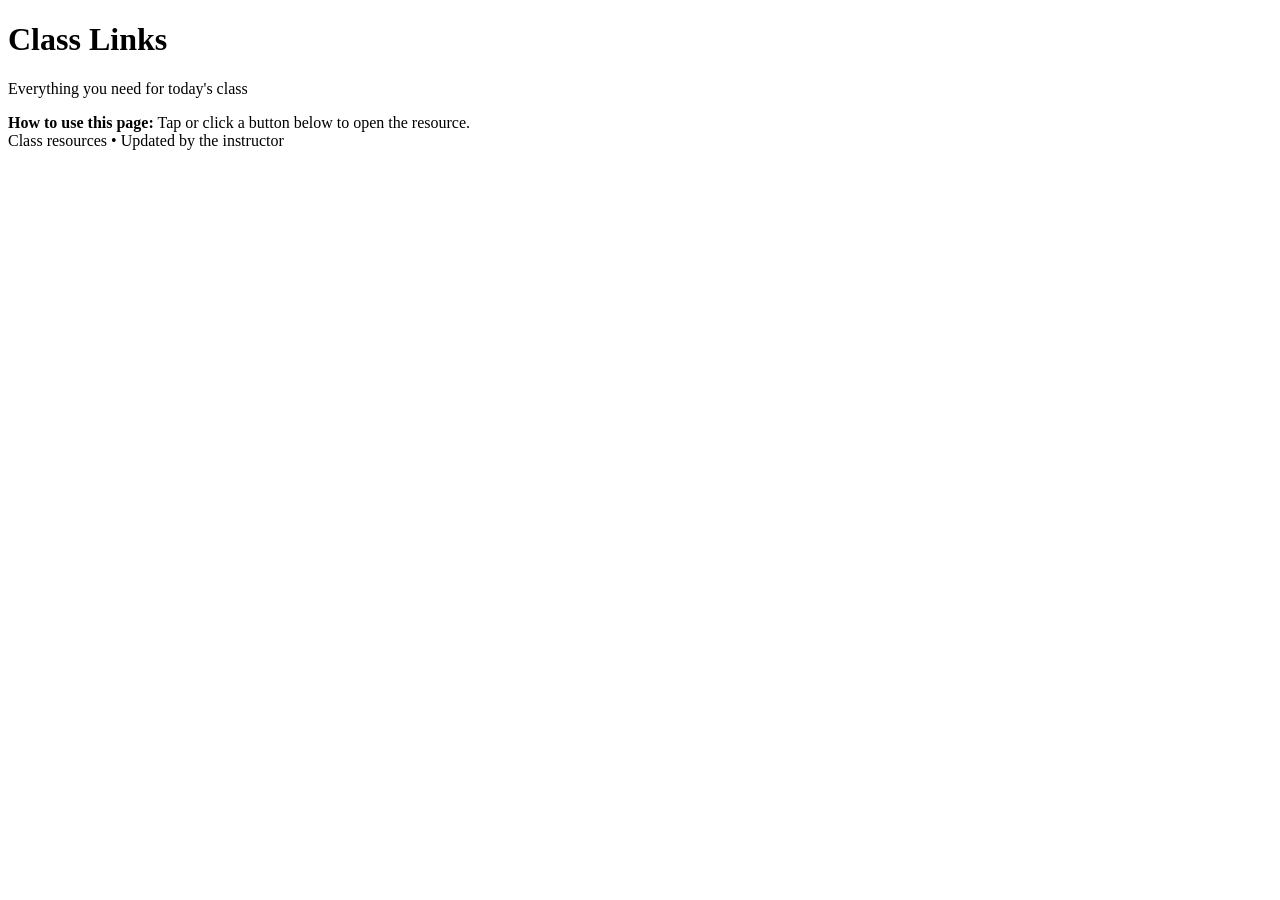
==== index.html @ f923594f "Add initial HTML structure for Class Links page" ====
<!DOCTYPE html>
<html lang="en">
<head>
    <meta charset="UTF-8">
    <meta name="viewport" content="width=device-width, initial-scale=1.0">

    <title>Class Links</title>

    <link rel="stylesheet" href="style.css">
</head>

<body>

    <header class="site-header">
        <div class="container">
            <h1>Class Links</h1>
            <p>Everything you need for today's class</p>
        </div>
    </header>

    <main class="container">

        <div class="instructions">
            <strong>How to use this page:</strong>
            <span>
                Tap or click a button below to open the resource.
            </span>
        </div>

        <div id="link-container"></div>

    </main>

    <footer>
        Class resources • Updated by the instructor
    </footer>

    <script src="script.js"></script>

</body>
</html>
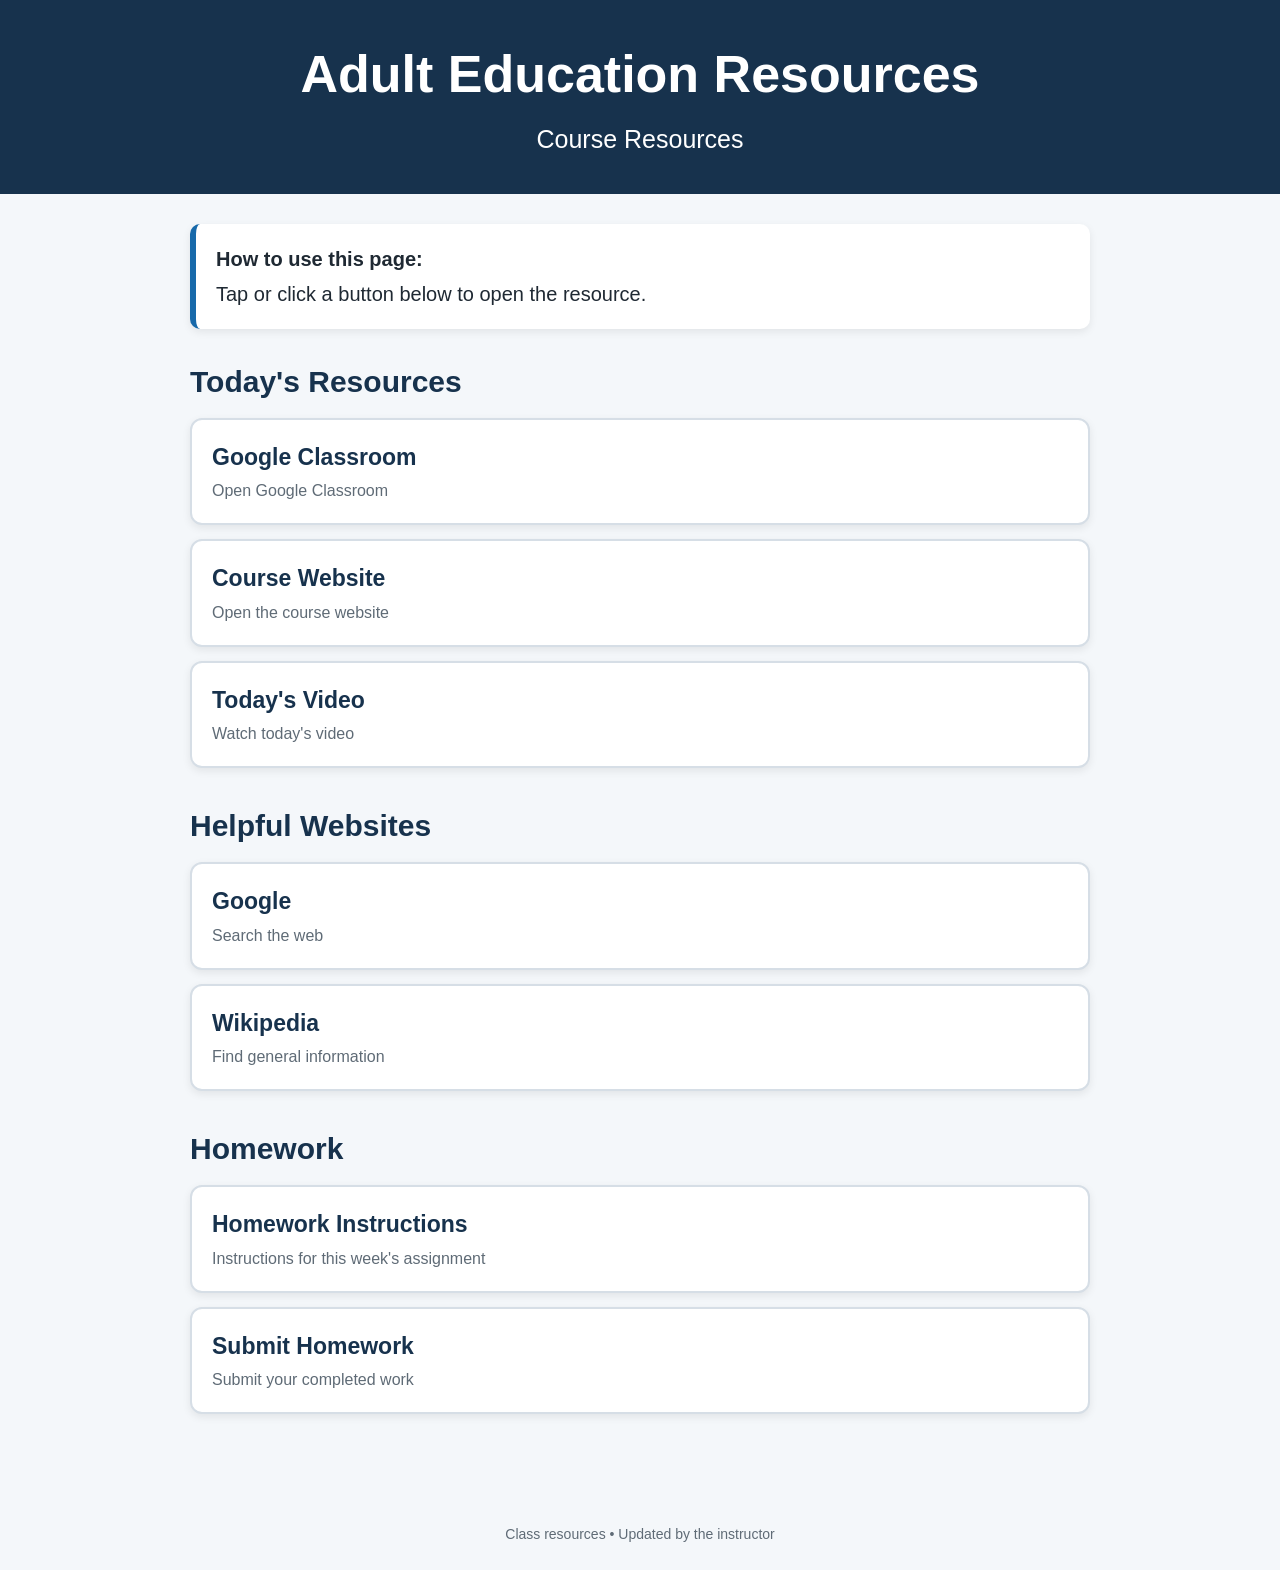
==== commit a502813b: "Update title and header content in index.html" ====
--- a/index.html
+++ b/index.html
@@ -4,7 +4,7 @@
     <meta charset="UTF-8">
     <meta name="viewport" content="width=device-width, initial-scale=1.0">
 
-    <title>Class Links</title>
+    <title>Adult Education Resources</title>
 
     <link rel="stylesheet" href="style.css">
 </head>
@@ -13,8 +13,8 @@
 
     <header class="site-header">
         <div class="container">
-            <h1>Class Links</h1>
-            <p>Everything you need for today's class</p>
+            <h1>Adult Education Resources</h1>
+            <p>Course Resources</p>
         </div>
     </header>
 
--- a/style.css
+++ b/style.css
@@ -0,0 +1,214 @@
+/* =========================
+   GENERAL
+   ========================= */
+
+:root {
+    --navy: #17324d;
+    --blue: #1769aa;
+    --light-blue: #eef7ff;
+    --background: #f4f7fa;
+    --white: #ffffff;
+    --text: #1f2933;
+    --muted: #5f6b76;
+    --border: #d6dee6;
+    --shadow: 0 3px 8px rgba(0, 0, 0, 0.08);
+}
+
+* {
+    box-sizing: border-box;
+}
+
+html {
+    scroll-behavior: smooth;
+}
+
+body {
+    margin: 0;
+    font-family: Arial, Helvetica, sans-serif;
+    background: var(--background);
+    color: var(--text);
+    line-height: 1.5;
+}
+
+.container {
+    width: min(900px, 92%);
+    margin: 0 auto;
+}
+
+
+/* =========================
+   HEADER
+   ========================= */
+
+.site-header {
+    background: var(--navy);
+    color: white;
+    text-align: center;
+    padding: 35px 20px;
+}
+
+.site-header h1 {
+    margin: 0 0 8px;
+    font-size: clamp(34px, 6vw, 52px);
+}
+
+.site-header p {
+    margin: 0;
+    font-size: clamp(19px, 3vw, 25px);
+}
+
+
+/* =========================
+   MAIN CONTENT
+   ========================= */
+
+main {
+    padding: 30px 0 50px;
+}
+
+
+/* =========================
+   INSTRUCTIONS
+   ========================= */
+
+.instructions {
+    background: var(--white);
+    border-left: 6px solid var(--blue);
+    border-radius: 10px;
+    padding: 20px;
+    margin-bottom: 30px;
+
+    font-size: 20px;
+
+    box-shadow: var(--shadow);
+}
+
+.instructions strong {
+    display: block;
+    margin-bottom: 5px;
+}
+
+
+/* =========================
+   SECTIONS
+   ========================= */
+
+.link-section {
+    margin-bottom: 35px;
+}
+
+.link-section h2 {
+    color: var(--navy);
+    font-size: 30px;
+    margin: 0 0 14px;
+}
+
+
+/* =========================
+   LINK BUTTONS
+   ========================= */
+
+.links {
+    display: grid;
+    gap: 14px;
+}
+
+.class-link {
+    display: block;
+
+    background: var(--white);
+    color: var(--navy);
+
+    text-decoration: none;
+
+    border: 2px solid var(--border);
+    border-radius: 12px;
+
+    padding: 20px;
+
+    font-size: 23px;
+    font-weight: bold;
+
+    box-shadow: var(--shadow);
+
+    transition:
+        background-color 0.15s ease,
+        border-color 0.15s ease,
+        transform 0.15s ease;
+}
+
+.class-link:hover {
+    background: var(--light-blue);
+    border-color: var(--blue);
+    transform: translateY(-2px);
+}
+
+.class-link:focus {
+    background: var(--light-blue);
+    border-color: var(--blue);
+    outline: 4px solid rgba(23, 105, 170, 0.25);
+}
+
+.class-link:active {
+    transform: translateY(0);
+}
+
+
+/* Description underneath link title */
+
+.class-link-description {
+    display: block;
+
+    margin-top: 5px;
+
+    color: var(--muted);
+
+    font-size: 16px;
+    font-weight: normal;
+}
+
+
+/* =========================
+   FOOTER
+   ========================= */
+
+footer {
+    text-align: center;
+    color: var(--muted);
+    font-size: 14px;
+    padding: 25px 20px;
+}
+
+
+/* =========================
+   MOBILE
+   ========================= */
+
+@media (max-width: 600px) {
+
+    .site-header {
+        padding: 28px 15px;
+    }
+
+    main {
+        padding-top: 20px;
+    }
+
+    .instructions {
+        font-size: 18px;
+        padding: 17px;
+    }
+
+    .link-section h2 {
+        font-size: 26px;
+    }
+
+    .class-link {
+        padding: 18px;
+        font-size: 21px;
+    }
+
+    .class-link-description {
+        font-size: 15px;
+    }
+}
